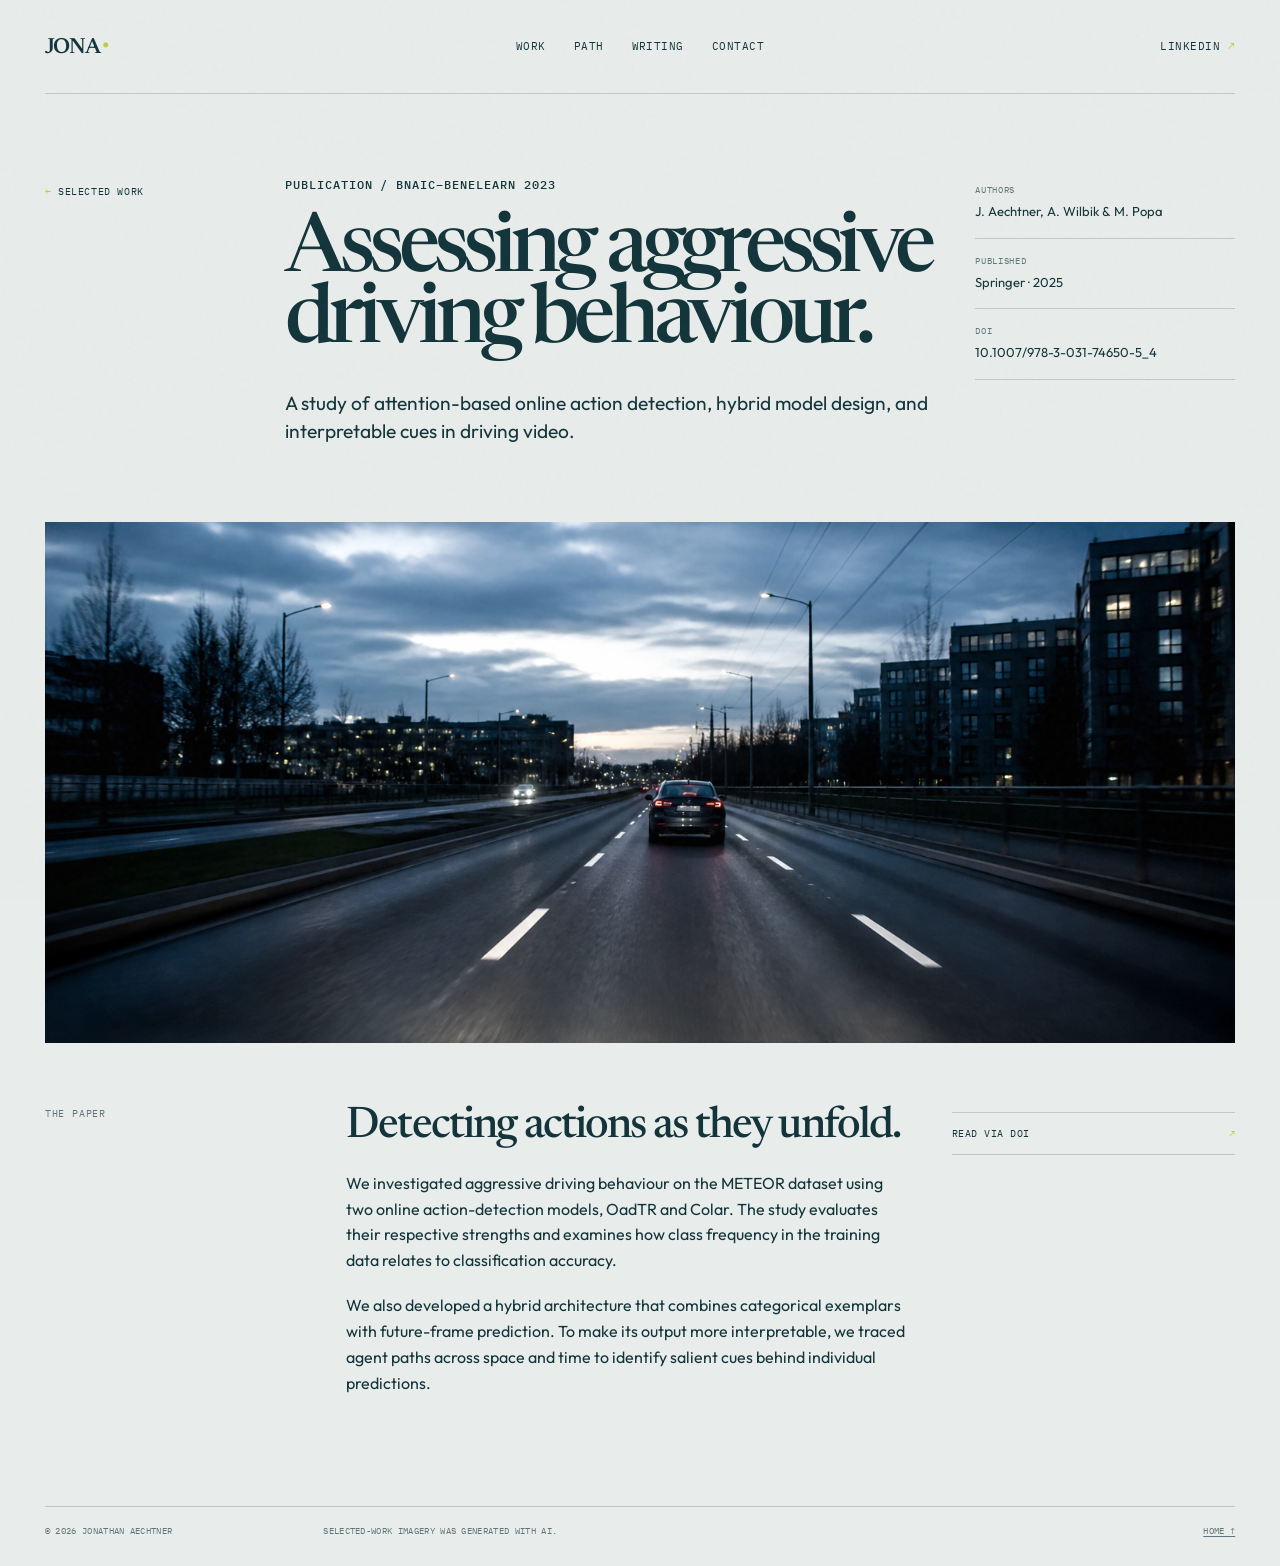
==== work/aggressive-driving.html @ 4ce0f3fb "Launch personal portfolio" ====
<!doctype html>
<html lang="en">
  <head>
    <meta charset="UTF-8" />
    <meta name="viewport" content="width=device-width, initial-scale=1" />
    <meta name="description" content="Research by Jonathan Aechtner, Anna Wilbik, and Mirela Popa on attention-based models for detecting aggressive driving behaviour." />
    <meta name="theme-color" content="#e8ecea" />
    <meta property="og:type" content="article" />
    <meta property="og:title" content="Assessing aggressive driving behaviour — Jonathan Aechtner" />
    <meta property="og:description" content="Attention-based online action detection and interpretable spatial-temporal cues for driving video." />
    <title>Assessing aggressive driving behaviour — Jonathan Aechtner</title>
    <script>document.documentElement.classList.add("js");</script>
    <link rel="preconnect" href="https://fonts.googleapis.com" />
    <link rel="preconnect" href="https://fonts.gstatic.com" crossorigin />
    <link href="https://fonts.googleapis.com/css2?family=IBM+Plex+Mono:wght@400;500&family=Newsreader:opsz,wght@6..72,400;6..72,500;6..72,600&family=Outfit:wght@400;500;600&display=swap" rel="stylesheet" />
    <link rel="stylesheet" href="../styles.css" />
  </head>
  <body class="project-page">
    <div class="grain" aria-hidden="true"></div>
    <header class="site-header wrap">
      <a class="wordmark" href="../index.html" aria-label="Jonathan Aechtner — home">JONA<span>•</span></a>
      <nav aria-label="Primary navigation">
        <a href="../index.html#work">Work</a>
        <a href="../index.html#path">Path</a>
        <a href="../index.html#writing">Writing</a>
        <a href="../index.html#contact">Contact</a>
      </nav>
      <a class="header-link" href="https://www.linkedin.com/in/jonathan-aechtner-60bab921b" target="_blank" rel="noreferrer">LinkedIn <span aria-hidden="true">↗</span></a>
    </header>

    <main>
      <article class="project-detail wrap">
        <header class="project-intro reveal">
          <a class="project-back" href="../index.html#work"><span aria-hidden="true">←</span> Selected work</a>
          <div class="project-heading">
            <p class="eyebrow">Publication / BNAIC–BeNeLearn 2023</p>
            <h1>Assessing aggressive driving behaviour.</h1>
            <p class="project-lead">A study of attention-based online action detection, hybrid model design, and interpretable cues in driving video.</p>
          </div>
          <dl class="project-facts">
            <div><dt>Authors</dt><dd>J. Aechtner, A. Wilbik &amp; M. Popa</dd></div>
            <div><dt>Published</dt><dd>Springer · 2025</dd></div>
            <div><dt>DOI</dt><dd>10.1007/978-3-031-74650-5_4</dd></div>
          </dl>
        </header>

        <figure class="project-hero reveal">
          <img src="../assets/img/aggressive-driving.png" alt="A car driving on a European road at blue hour" />
        </figure>

        <section class="project-copy reveal">
          <p class="project-copy-label">The paper</p>
          <div class="project-copy-main">
            <h2>Detecting actions as they unfold.</h2>
            <p>We investigated aggressive driving behaviour on the METEOR dataset using two online action-detection models, OadTR and Colar. The study evaluates their respective strengths and examines how class frequency in the training data relates to classification accuracy.</p>
            <p>We also developed a hybrid architecture that combines categorical exemplars with future-frame prediction. To make its output more interpretable, we traced agent paths across space and time to identify salient cues behind individual predictions.</p>
          </div>
          <nav class="project-links" aria-label="Publication links">
            <a href="https://doi.org/10.1007/978-3-031-74650-5_4" target="_blank" rel="noreferrer">Read via DOI <span aria-hidden="true">↗</span></a>
          </nav>
        </section>
      </article>
    </main>

    <footer class="site-footer project-footer wrap">
      <p>© <span id="year"></span> Jonathan Aechtner</p>
      <p class="visual-provenance">Selected-work imagery was generated with AI.</p>
      <a href="../index.html">Home ↑</a>
    </footer>
    <script src="../script.js"></script>
  </body>
</html>
---- styles.css ----
:root {
  --ink: #12343a;
  --paper: #e8ecea;
  --paper-deep: #d5dfdc;
  --muted: #61767a;
  --line: rgba(18, 52, 58, 0.19);
  --accent: #b8cf39;
  --accent-pale: #dce9a0;
  --serif: "Newsreader", Georgia, serif;
  --sans: "Outfit", sans-serif;
  --mono: "IBM Plex Mono", monospace;
  --ease: cubic-bezier(0.22, 1, 0.36, 1);
}

* { box-sizing: border-box; }
html { scroll-behavior: smooth; }
body {
  margin: 0;
  background: var(--paper);
  color: var(--ink);
  font-family: var(--sans);
  font-weight: 400;
  line-height: 1.4;
  overflow-x: hidden;
}
a { color: inherit; text-decoration-thickness: 1px; text-underline-offset: 0.17em; }
a:hover { color: var(--accent); }
::selection { background: var(--accent); color: white; }
.grain { pointer-events: none; position: fixed; inset: 0; z-index: 10; opacity: .055; background-image: url("data:image/svg+xml,%3Csvg viewBox='0 0 180 180' xmlns='http://www.w3.org/2000/svg'%3E%3Cfilter id='n'%3E%3CfeTurbulence type='fractalNoise' baseFrequency='.95' numOctaves='4' stitchTiles='stitch'/%3E%3C/filter%3E%3Crect width='100%25' height='100%25' filter='url(%23n)' opacity='.45'/%3E%3C/svg%3E"); }
.wrap { width: min(1880px, calc(100% - 7vw)); margin: 0 auto; }
.site-header { height: 94px; display: grid; grid-template-columns: 1fr auto 1fr; align-items: center; border-bottom: 1px solid var(--line); }
.wordmark { font: 600 22px/1 var(--serif); text-decoration: none; letter-spacing: -.06em; width: max-content; }
.wordmark span { color: var(--accent); font-family: var(--sans); margin-left: 2px; }
.site-header nav { display: flex; gap: 28px; }
.site-header nav a, .header-link { font: 11px/1 var(--mono); letter-spacing: .045em; text-decoration: none; text-transform: uppercase; }
.header-link { justify-self: end; }
.header-link span { color: var(--accent); }
.site-header a:focus-visible, main a:focus-visible, .site-footer a:focus-visible { outline: 2px solid var(--accent); outline-offset: 5px; }
.eyebrow { margin: 0; color: var(--muted); font: 10px/1.4 var(--mono); letter-spacing: .08em; text-transform: uppercase; }

.hero { display: grid; grid-template-columns: .76fr minmax(560px, 1.95fr) minmax(330px, 1.1fr); gap: clamp(26px, 3vw, 62px); padding-top: 76px; padding-bottom: 80px; position: relative; }
.hero-meta { padding-top: 12px; display: flex; flex-direction: column; justify-content: space-between; min-height: 486px; }
.hero-meta > p:last-child { margin: 0; color: var(--muted); font: 11px/1.65 var(--mono); }
.hero-copy { padding-top: 4px; position: relative; z-index: 1; }
.identity { margin: 0 0 17px; color: var(--ink); font: 500 clamp(1.55rem, 2.25vw, 2.35rem)/1 var(--serif); letter-spacing: -.035em; }
h1, h2, h3, p { margin-top: 0; }
h1 { max-width: 745px; margin-bottom: 28px; font: 500 clamp(4rem, 7.2vw, 7.25rem)/.87 var(--serif); letter-spacing: -.07em; }
h1 em, .contact h2 em { color: var(--accent); font-weight: 400; }
.hero-deck { width: min(468px, 90%); margin: 0 0 30px; font-size: 17px; line-height: 1.52; }
.hero-actions { display: flex; align-items: center; gap: 23px; }
.button { padding: 13px 16px 12px; display: inline-flex; gap: 30px; font: 10px/1 var(--mono); letter-spacing: .05em; text-decoration: none; text-transform: uppercase; }
.button-dark { background: var(--ink); color: var(--paper); }
.button-dark:hover { color: white; background: var(--accent); }
.text-link { font: 11px/1 var(--mono); text-transform: uppercase; text-decoration: none; }
.text-link span { color: var(--accent); }
.portrait { width: min(100%, 520px); margin: 0; align-self: center; justify-self: end; position: relative; }
.portrait-frame { aspect-ratio: 1 / 1; overflow: hidden; background: var(--paper-deep); position: relative; }
.portrait-frame::before { content: ""; position: absolute; inset: 10px; border: 1px solid rgba(255,255,255,.4); z-index: 1; pointer-events: none; }
.portrait img { width: 100%; height: 100%; display: block; object-fit: cover; object-position: center; filter: contrast(1.08) grayscale(1); transition: transform .8s var(--ease); }
.portrait:hover img { transform: scale(1.035); }
.portrait figcaption { padding-top: 8px; display: flex; justify-content: space-between; color: var(--muted); font: 9px/1 var(--mono); letter-spacing: .05em; }
.section-rule, .contact { border-top: 0; position: relative; }
.section-rule::before, .contact::before {
  content: "";
  position: absolute;
  top: 0;
  right: 0;
  left: 0;
  height: 3px;
  background: linear-gradient(to right, var(--accent) 0 64px, var(--ink) 64px 100%);
}
.section-rule::after, .contact::after {
  content: "";
  position: absolute;
  top: 12px;
  right: 0;
  left: 0;
  border-top: 1px solid var(--line);
}
.statement { padding-top: 34px; padding-bottom: 94px; }
.statement-intro { display: grid; grid-template-columns: 1fr minmax(300px, 460px); gap: 30px; padding-bottom: 35px; }
.statement-intro > p:last-child { margin: 0; color: var(--muted); font-size: 13px; line-height: 1.55; }
.statement-columns { display: grid; grid-template-columns: 1fr 1fr; gap: 0; border-top: 1px solid var(--ink); }
.statement-columns article { padding: 25px 7% 32px 0; }.statement-columns article + article { padding-left: 7%; padding-right: 0; border-left: 1px solid var(--line); }
.statement-copy { max-width: 740px; margin: 17px 0 0; font: 500 clamp(2.2rem, 3.1vw, 3.75rem)/.98 var(--serif); letter-spacing: -.045em; }
.statement-copy a { color: var(--accent); text-decoration: none; }

.work, .path, .credentials, .writing { padding-top: 34px; padding-bottom: 72px; display: block; }
.path { padding-bottom: 24px; }
.credentials { padding-bottom: 24px; }
.section-label { display: grid; grid-template-columns: 1fr minmax(280px, 460px); gap: 30px; margin-bottom: 33px; }.section-label > p:nth-child(2) { max-width: 240px; margin: 0; color: var(--muted); font-size: 13px; line-height: 1.45; }.section-label .section-annotation { grid-column: 2; margin: -23px 0 0; color: var(--accent); font: 9px/1.4 var(--mono); letter-spacing: .035em; }
.hero-meta > .eyebrow, .statement-intro > .eyebrow, .section-label > .eyebrow, .contact > .eyebrow { color: var(--ink); font-size: 14px; font-weight: 500; letter-spacing: .1em; }
.project-grid { display: grid; grid-template-columns: repeat(3, minmax(0, 1fr)); gap: clamp(18px, 2.2vw, 42px); padding-top: 24px; border-top: 1px solid var(--ink); }
.work-card { display: flex; min-width: 0; flex-direction: column; padding-bottom: 8px; }
.work-card-media { aspect-ratio: 3 / 2; margin: 0 0 17px; overflow: hidden; position: relative; background: var(--paper-deep); }
.work-card-media > a { display: block; width: 100%; height: 100%; }
.work-card-media img { width: 100%; height: 100%; display: block; object-fit: cover; filter: saturate(.68) contrast(1.05); transition: transform .8s var(--ease); }
.work-card:hover .work-card-media img { transform: scale(1.025); }
.work-card-meta { display: flex; justify-content: space-between; gap: 15px; margin-bottom: 15px; color: var(--muted); font: 10px/1 var(--mono); letter-spacing: .06em; }
.work-card-meta span:first-child { color: var(--accent); }
.work-card h2 { margin: 0 0 15px; max-width: 610px; font: 500 clamp(2.25rem, 3vw, 3.85rem)/.91 var(--serif); letter-spacing: -.06em; }
.work-card h2 a { text-decoration: none; }
.work-card > p { max-width: 520px; margin: 0 0 18px; font-size: 15px; line-height: 1.55; }
.work-card > a, .publication a { margin-top: auto; font: 10px/1 var(--mono); letter-spacing: .04em; text-decoration: none; text-transform: uppercase; }
.work-card > a span { color: var(--accent); }
.tracking-overlay { display: none; }
.tracked-person { fill: none; stroke-width: 5; filter: drop-shadow(0 1px 2px rgba(2,19,22,.58)); }
.tracked-person .tracker-line { stroke: currentColor; stroke-linecap: round; stroke-linejoin: round; }
.tracked-person .tracker-joints { fill: currentColor; stroke: var(--ink); stroke-width: 3; }
.tracked-person .tracker-joints circle { r: 8px; }
.tracked-person .person-marker { fill: currentColor; stroke: var(--ink); stroke-width: 3; }
.tracked-person .marker-stem { stroke: currentColor; stroke-linecap: round; }
.tracked-person text { fill: currentColor; stroke: none; paint-order: stroke; stroke-width: 3; }
.tracked-person text + text { font-size: 16px; font-weight: 400; }
.person-a { color: #c9df50; }.person-b { color: #58c8c3; }.person-c { color: #f1a46f; }

.timeline { list-style: none; margin: 0; padding: 0; border-top: 1px solid var(--ink); }
.timeline li { display: grid; grid-template-columns: 200px minmax(360px, 1.6fr) minmax(320px, 1.35fr); gap: 22px; padding: 22px 0 27px; border-bottom: 1px solid var(--line); }
.timeline-date { margin: 0; color: var(--accent); font: 500 clamp(1rem, 1.25vw, 1.3rem)/1 var(--serif); letter-spacing: -.03em; }
.timeline h3 { margin: 0 0 5px; font: 500 24px/1 var(--serif); letter-spacing: -.025em; }
.timeline div p, .timeline-detail { margin: 0; color: var(--muted); font-size: 12px; line-height: 1.5; }
.credential-list { border-top: 1px solid var(--ink); }
.credential-row { display: grid; grid-template-columns: 200px minmax(360px, 1.6fr) minmax(320px, 1.35fr); gap: 22px; align-items: baseline; padding: 22px 0 25px; border-bottom: 1px solid var(--line); }
.credential-key { margin: 2px 0 0; color: var(--muted); font: 10px/1 var(--mono); letter-spacing: .06em; }
.credential-title { margin: 0; font: 500 24px/1.05 var(--serif); letter-spacing: -.025em; }
.credential-degree { color: var(--accent); font-weight: 500; }
.credential-meta { margin: 0; color: var(--muted); font-size: 12px; line-height: 1.5; }
.credential-degree { margin-top: 0; font: 500 clamp(1rem, 1.25vw, 1.3rem)/1 var(--serif); letter-spacing: -.03em; }

.publication-list { border-top: 1px solid var(--ink); }
.publication { display: grid; grid-template-columns: 200px minmax(360px, 1.6fr) minmax(320px, 1.35fr); gap: 22px; padding: 22px 0 25px; border-bottom: 1px solid var(--line); }
.pub-index { margin: 0; color: var(--accent); font: 500 clamp(1rem, 1.25vw, 1.3rem)/1 var(--serif); letter-spacing: -.03em; }
.publication h3 { margin: 0 0 8px; max-width: 760px; font: 500 25px/1.05 var(--serif); letter-spacing: -.035em; }
.publication div p { margin: 0; color: var(--muted); font-size: 12px; }
.publication > a { align-self: center; justify-self: end; padding: 10px 0 10px 11px; color: var(--ink); }
.publication .doi-link { display: inline-flex; align-items: center; gap: 7px; font: 500 10px/1 var(--mono); letter-spacing: .06em; }
.publication .doi-link span { color: var(--accent); font-size: 15px; }

.contact { padding: 34px 0 58px; }
.contact h2 { max-width: 900px; margin: 50px 0 37px; font: 500 clamp(3.4rem, 7.5vw, 7.5rem)/.86 var(--serif); letter-spacing: -.07em; }
.contact-links { display: flex; gap: 10px; }
.contact-links a { flex: 1; min-height: 116px; display: flex; align-items: end; justify-content: space-between; padding: 15px; background: var(--paper-deep); font: 500 clamp(1.15rem, 2vw, 1.75rem)/1 var(--serif); letter-spacing: -.025em; text-decoration: none; transition: background-color .25s var(--ease), color .25s var(--ease); }
.contact-links a span { color: var(--accent); font-family: var(--sans); }
.contact-links a:hover { background: var(--ink); color: var(--paper); }
.site-footer { display: grid; grid-template-columns: minmax(150px, .55fr) minmax(360px, 1.85fr) auto; gap: 24px; padding: 18px 0 28px; border-top: 1px solid var(--line); color: var(--muted); font: 9px/1.4 var(--mono); letter-spacing: .035em; text-transform: uppercase; }
.site-footer p { margin: 0; }.site-footer a { color: inherit; }

.js .reveal { opacity: 0; transform: translateY(14px); transition: opacity .7s var(--ease), transform .7s var(--ease); }
.js .reveal.visible { opacity: 1; transform: none; }
@media (prefers-reduced-motion: reduce) { html { scroll-behavior: auto; }.js .reveal { opacity: 1; transform: none; transition: none; }.portrait img { transition: none; } }

/* Selected-work pages */
.project-page .site-header { margin-bottom: 0; }
.project-detail { padding-top: clamp(48px, 6.5vw, 112px); padding-bottom: 90px; }
.project-intro { display: grid; grid-template-columns: minmax(150px, .65fr) minmax(520px, 2.1fr) minmax(260px, .8fr); gap: clamp(24px, 3vw, 58px); align-items: start; }
.project-back { margin: 8px 0 0; font: 10px/1.4 var(--mono); letter-spacing: .06em; text-decoration: none; text-transform: uppercase; }
.project-back span { color: var(--accent); }
.project-heading .eyebrow { color: var(--ink); font-size: 12px; font-weight: 500; }
.project-heading h1 { max-width: 1050px; margin: 23px 0 29px; font-size: clamp(3.8rem, 6.4vw, 7rem); }
.project-lead { max-width: 720px; margin: 0; font-size: clamp(1.15rem, 1.5vw, 1.45rem); line-height: 1.48; }
.project-facts { margin: 0; padding: 8px 0 0; }
.project-facts div { padding: 0 0 17px; margin-bottom: 17px; border-bottom: 1px solid var(--line); }
.project-facts dt { margin-bottom: 6px; color: var(--muted); font: 9px/1.2 var(--mono); letter-spacing: .08em; text-transform: uppercase; }
.project-facts dd { margin: 0; font-size: 13px; line-height: 1.45; }
.project-hero { aspect-ratio: 16 / 7; margin: clamp(48px, 6vw, 92px) 0 0; overflow: hidden; background: var(--paper-deep); }
.project-hero img { width: 100%; height: 100%; display: block; object-fit: cover; filter: saturate(.68) contrast(1.05); }
.project-copy { display: grid; grid-template-columns: minmax(150px, .65fr) minmax(520px, 1.4fr) minmax(280px, .7fr); gap: clamp(24px, 3vw, 58px); padding-top: clamp(45px, 5vw, 78px); }
.project-copy-label { color: var(--muted); font: 10px/1.4 var(--mono); letter-spacing: .08em; text-transform: uppercase; }
.project-copy-main h2 { margin: 0 0 22px; font: 500 clamp(2.3rem, 3.4vw, 4rem)/.96 var(--serif); letter-spacing: -.045em; }
.project-copy-main p { max-width: 760px; margin-bottom: 19px; font-size: 16px; line-height: 1.62; }
.project-links { padding-top: 5px; display: flex; flex-direction: column; align-items: stretch; }
.project-links a { display: flex; justify-content: space-between; gap: 18px; padding: 14px 0; border-bottom: 1px solid var(--line); font: 10px/1.3 var(--mono); letter-spacing: .05em; text-decoration: none; text-transform: uppercase; }
.project-links a:first-child { border-top: 1px solid var(--line); }
.project-links span { color: var(--accent); }
.project-footer { margin-top: 0; }
@media (max-width: 840px) {
  .wrap { width: min(100% - 40px, 1060px); }.site-header { height: 74px; }.site-header nav { gap: 16px; }.header-link { display: none; }
  .hero { grid-template-columns: 1fr 1fr; gap: 28px 18px; padding-top: 52px; }.hero-meta { display: none; }.hero-copy { grid-column: 1 / -1; }.portrait { grid-column: 2; width: min(100%, 390px); }.portrait-frame { aspect-ratio: 1 / 1; }
  .statement { padding-bottom: 72px; }.statement-intro { grid-template-columns: 1fr 1fr; }.project-grid { grid-template-columns: repeat(2, minmax(0, 1fr)); }.work-card:last-child { grid-column: 1 / -1; max-width: calc(50% - 9px); }.credentials { grid-template-columns: 1fr; gap: 36px; }.credential-block:first-child { padding: 0 0 35px; border-right: 0; border-bottom: 1px solid var(--line); }.credential-block:last-child { padding-left: 0; }
  .project-intro, .project-copy { grid-template-columns: 130px minmax(0, 1fr); }.project-facts, .project-links { grid-column: 2; }.project-hero { aspect-ratio: 4 / 3; }
}
@media (max-width: 560px) {
  .wrap { width: min(100% - 32px, 480px); }.site-header { grid-template-columns: 1fr auto; }.site-header nav { display: none; }
  h1 { font-size: clamp(3.3rem, 16vw, 5rem); }.hero { grid-template-columns: minmax(0, 1fr); padding-top: 42px; }.hero-copy, .portrait { grid-column: 1; }.portrait { width: 100%; justify-self: stretch; }.portrait-frame { aspect-ratio: 1 / 1; }.signal-plot { grid-column: 1; }
  .statement-intro, .statement-columns, .section-label { grid-template-columns: 1fr; gap: 20px; }.statement-columns article { padding-right: 0; }.statement-columns article + article { padding: 25px 0 0; border-left: 0; border-top: 1px solid var(--line); }.section-label .section-annotation { grid-column: 1; margin: -10px 0 0; }.statement-copy { font-size: 2rem; }.work, .path, .writing { padding-bottom: 72px; }.project-grid { grid-template-columns: 1fr; gap: 38px; }.work-card:last-child { grid-column: auto; max-width: none; }.work-card h2 { font-size: 2.7rem; }.timeline li { grid-template-columns: 1fr; gap: 7px; }.timeline h3 { font-size: 22px; }.timeline-detail { padding-top: 3px; }.publication { grid-template-columns: 34px 1fr auto; gap: 8px; }.publication h3 { font-size: 21px; }.contact { padding-bottom: 40px; }.contact h2 { margin: 37px 0 28px; font-size: clamp(3.2rem, 15vw, 4.8rem); }.contact-links { flex-direction: column; }.contact-links a { min-height: 78px; }.site-footer { grid-template-columns: 1fr auto; gap: 12px; }.site-footer p:nth-child(2) { display: none; }
  .project-detail { padding-top: 38px; padding-bottom: 64px; }.project-intro, .project-copy { grid-template-columns: 1fr; }.project-back { margin-bottom: 11px; }.project-heading h1 { margin-top: 17px; font-size: clamp(3.3rem, 15vw, 5rem); }.project-facts, .project-links { grid-column: 1; }.project-facts { display: grid; grid-template-columns: 1fr; gap: 0; padding-top: 20px; }.project-facts div { padding-bottom: 11px; margin-bottom: 11px; }.project-hero { aspect-ratio: 1 / 1; margin-top: 35px; }.project-copy { padding-top: 39px; gap: 18px; }.project-copy-main h2 { font-size: 2.5rem; }.project-copy-main p { font-size: 15px; }.project-links { margin-top: 8px; }
}

@media (max-width: 840px) {
  .credentials { display: block; }
  .timeline li,
  .credential-row { grid-template-columns: 130px minmax(0, 1fr) minmax(180px, .75fr); gap: 16px; }
  .publication { grid-template-columns: 130px minmax(0, 1fr) auto; gap: 16px; }
}

@media (max-width: 560px) {
  .timeline li { grid-template-columns: 1fr; gap: 7px; }
  .credentials { display: block; }.credential-row { grid-template-columns: 1fr; gap: 8px; }.credential-meta { padding-bottom: 1px; }
  .publication { grid-template-columns: 34px minmax(0, 1fr) auto; gap: 8px; }.publication > a { grid-column: 3; }
  .site-footer .visual-provenance { display: block; grid-column: 1 / -1; order: 3; }
}
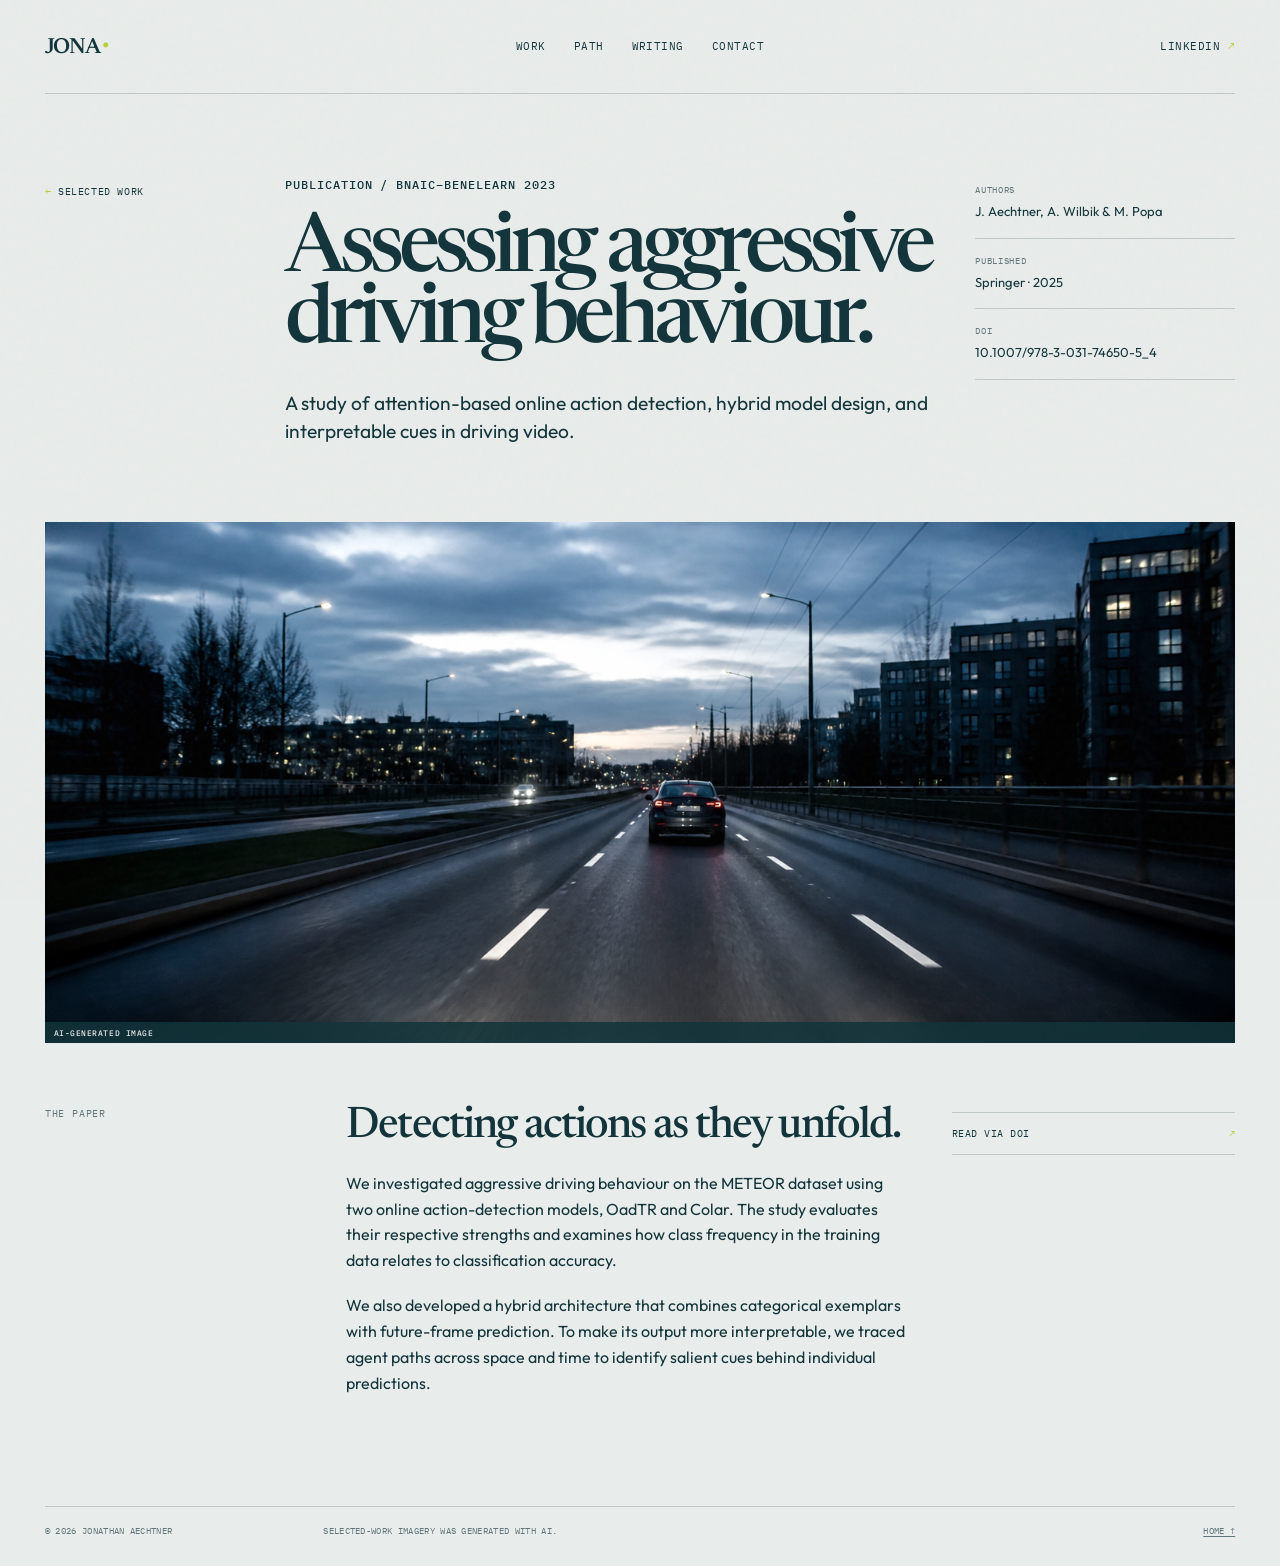
==== commit ad6801dc: "Align content grids and label AI imagery" ====
--- a/work/aggressive-driving.html
+++ b/work/aggressive-driving.html
@@ -46,6 +46,7 @@
 
         <figure class="project-hero reveal">
           <img src="../assets/img/aggressive-driving.png" alt="A car driving on a European road at blue hour" />
+          <figcaption class="image-disclosure">AI-generated image</figcaption>
         </figure>
 
         <section class="project-copy reveal">
--- a/styles.css
+++ b/styles.css
@@ -59,6 +59,7 @@
 .portrait img { width: 100%; height: 100%; display: block; object-fit: cover; object-position: center; filter: contrast(1.08) grayscale(1); transition: transform .8s var(--ease); }
 .portrait:hover img { transform: scale(1.035); }
 .portrait figcaption { padding-top: 8px; display: flex; justify-content: space-between; color: var(--muted); font: 9px/1 var(--mono); letter-spacing: .05em; }
+.image-disclosure { position: absolute; right: 0; bottom: 0; left: 0; z-index: 2; padding: 7px 9px 6px; background: rgba(18, 52, 58, .86); color: var(--paper); font: 500 8px/1 var(--mono); letter-spacing: .065em; text-transform: uppercase; }
 .section-rule, .contact { border-top: 0; position: relative; }
 .section-rule::before, .contact::before {
   content: "";
@@ -88,7 +89,7 @@
 .work, .path, .credentials, .writing { padding-top: 34px; padding-bottom: 72px; display: block; }
 .path { padding-bottom: 24px; }
 .credentials { padding-bottom: 24px; }
-.section-label { display: grid; grid-template-columns: 1fr minmax(280px, 460px); gap: 30px; margin-bottom: 33px; }.section-label > p:nth-child(2) { max-width: 240px; margin: 0; color: var(--muted); font-size: 13px; line-height: 1.45; }.section-label .section-annotation { grid-column: 2; margin: -23px 0 0; color: var(--accent); font: 9px/1.4 var(--mono); letter-spacing: .035em; }
+.section-label { display: grid; grid-template-columns: 200px minmax(360px, 1.6fr) minmax(320px, 1.35fr); gap: 22px; margin-bottom: 33px; }.section-label > p:nth-child(2) { grid-column: 3; max-width: 240px; margin: 0; color: var(--muted); font-size: 13px; line-height: 1.45; }.section-label .section-annotation { grid-column: 3; margin: -23px 0 0; color: var(--accent); font: 9px/1.4 var(--mono); letter-spacing: .035em; }
 .hero-meta > .eyebrow, .statement-intro > .eyebrow, .section-label > .eyebrow, .contact > .eyebrow { color: var(--ink); font-size: 14px; font-weight: 500; letter-spacing: .1em; }
 .project-grid { display: grid; grid-template-columns: repeat(3, minmax(0, 1fr)); gap: clamp(18px, 2.2vw, 42px); padding-top: 24px; border-top: 1px solid var(--ink); }
 .work-card { display: flex; min-width: 0; flex-direction: column; padding-bottom: 8px; }
@@ -162,7 +163,7 @@
 .project-facts div { padding: 0 0 17px; margin-bottom: 17px; border-bottom: 1px solid var(--line); }
 .project-facts dt { margin-bottom: 6px; color: var(--muted); font: 9px/1.2 var(--mono); letter-spacing: .08em; text-transform: uppercase; }
 .project-facts dd { margin: 0; font-size: 13px; line-height: 1.45; }
-.project-hero { aspect-ratio: 16 / 7; margin: clamp(48px, 6vw, 92px) 0 0; overflow: hidden; background: var(--paper-deep); }
+.project-hero { aspect-ratio: 16 / 7; margin: clamp(48px, 6vw, 92px) 0 0; overflow: hidden; position: relative; background: var(--paper-deep); }
 .project-hero img { width: 100%; height: 100%; display: block; object-fit: cover; filter: saturate(.68) contrast(1.05); }
 .project-copy { display: grid; grid-template-columns: minmax(150px, .65fr) minmax(520px, 1.4fr) minmax(280px, .7fr); gap: clamp(24px, 3vw, 58px); padding-top: clamp(45px, 5vw, 78px); }
 .project-copy-label { color: var(--muted); font: 10px/1.4 var(--mono); letter-spacing: .08em; text-transform: uppercase; }
@@ -176,13 +177,13 @@
 @media (max-width: 840px) {
   .wrap { width: min(100% - 40px, 1060px); }.site-header { height: 74px; }.site-header nav { gap: 16px; }.header-link { display: none; }
   .hero { grid-template-columns: 1fr 1fr; gap: 28px 18px; padding-top: 52px; }.hero-meta { display: none; }.hero-copy { grid-column: 1 / -1; }.portrait { grid-column: 2; width: min(100%, 390px); }.portrait-frame { aspect-ratio: 1 / 1; }
-  .statement { padding-bottom: 72px; }.statement-intro { grid-template-columns: 1fr 1fr; }.project-grid { grid-template-columns: repeat(2, minmax(0, 1fr)); }.work-card:last-child { grid-column: 1 / -1; max-width: calc(50% - 9px); }.credentials { grid-template-columns: 1fr; gap: 36px; }.credential-block:first-child { padding: 0 0 35px; border-right: 0; border-bottom: 1px solid var(--line); }.credential-block:last-child { padding-left: 0; }
+  .statement { padding-bottom: 72px; }.statement-intro { grid-template-columns: 1fr 1fr; }.section-label { grid-template-columns: 130px minmax(0, 1fr) minmax(180px, .75fr); gap: 16px; }.project-grid { grid-template-columns: repeat(2, minmax(0, 1fr)); }.work-card:last-child { grid-column: 1 / -1; max-width: calc(50% - 9px); }.credentials { grid-template-columns: 1fr; gap: 36px; }.credential-block:first-child { padding: 0 0 35px; border-right: 0; border-bottom: 1px solid var(--line); }.credential-block:last-child { padding-left: 0; }
   .project-intro, .project-copy { grid-template-columns: 130px minmax(0, 1fr); }.project-facts, .project-links { grid-column: 2; }.project-hero { aspect-ratio: 4 / 3; }
 }
 @media (max-width: 560px) {
   .wrap { width: min(100% - 32px, 480px); }.site-header { grid-template-columns: 1fr auto; }.site-header nav { display: none; }
   h1 { font-size: clamp(3.3rem, 16vw, 5rem); }.hero { grid-template-columns: minmax(0, 1fr); padding-top: 42px; }.hero-copy, .portrait { grid-column: 1; }.portrait { width: 100%; justify-self: stretch; }.portrait-frame { aspect-ratio: 1 / 1; }.signal-plot { grid-column: 1; }
-  .statement-intro, .statement-columns, .section-label { grid-template-columns: 1fr; gap: 20px; }.statement-columns article { padding-right: 0; }.statement-columns article + article { padding: 25px 0 0; border-left: 0; border-top: 1px solid var(--line); }.section-label .section-annotation { grid-column: 1; margin: -10px 0 0; }.statement-copy { font-size: 2rem; }.work, .path, .writing { padding-bottom: 72px; }.project-grid { grid-template-columns: 1fr; gap: 38px; }.work-card:last-child { grid-column: auto; max-width: none; }.work-card h2 { font-size: 2.7rem; }.timeline li { grid-template-columns: 1fr; gap: 7px; }.timeline h3 { font-size: 22px; }.timeline-detail { padding-top: 3px; }.publication { grid-template-columns: 34px 1fr auto; gap: 8px; }.publication h3 { font-size: 21px; }.contact { padding-bottom: 40px; }.contact h2 { margin: 37px 0 28px; font-size: clamp(3.2rem, 15vw, 4.8rem); }.contact-links { flex-direction: column; }.contact-links a { min-height: 78px; }.site-footer { grid-template-columns: 1fr auto; gap: 12px; }.site-footer p:nth-child(2) { display: none; }
+  .statement-intro, .statement-columns, .section-label { grid-template-columns: 1fr; gap: 20px; }.statement-columns article { padding-right: 0; }.statement-columns article + article { padding: 25px 0 0; border-left: 0; border-top: 1px solid var(--line); }.section-label > p:nth-child(2), .section-label .section-annotation { grid-column: 1; }.section-label .section-annotation { margin: -10px 0 0; }.statement-copy { font-size: 2rem; }.work, .path, .writing { padding-bottom: 72px; }.project-grid { grid-template-columns: 1fr; gap: 38px; }.work-card:last-child { grid-column: auto; max-width: none; }.work-card h2 { font-size: 2.7rem; }.timeline li { grid-template-columns: 1fr; gap: 7px; }.timeline h3 { font-size: 22px; }.timeline-detail { padding-top: 3px; }.publication { grid-template-columns: 34px 1fr auto; gap: 8px; }.publication h3 { font-size: 21px; }.contact { padding-bottom: 40px; }.contact h2 { margin: 37px 0 28px; font-size: clamp(3.2rem, 15vw, 4.8rem); }.contact-links { flex-direction: column; }.contact-links a { min-height: 78px; }.site-footer { grid-template-columns: 1fr auto; gap: 12px; }.site-footer p:nth-child(2) { display: none; }
   .project-detail { padding-top: 38px; padding-bottom: 64px; }.project-intro, .project-copy { grid-template-columns: 1fr; }.project-back { margin-bottom: 11px; }.project-heading h1 { margin-top: 17px; font-size: clamp(3.3rem, 15vw, 5rem); }.project-facts, .project-links { grid-column: 1; }.project-facts { display: grid; grid-template-columns: 1fr; gap: 0; padding-top: 20px; }.project-facts div { padding-bottom: 11px; margin-bottom: 11px; }.project-hero { aspect-ratio: 1 / 1; margin-top: 35px; }.project-copy { padding-top: 39px; gap: 18px; }.project-copy-main h2 { font-size: 2.5rem; }.project-copy-main p { font-size: 15px; }.project-links { margin-top: 8px; }
 }
 
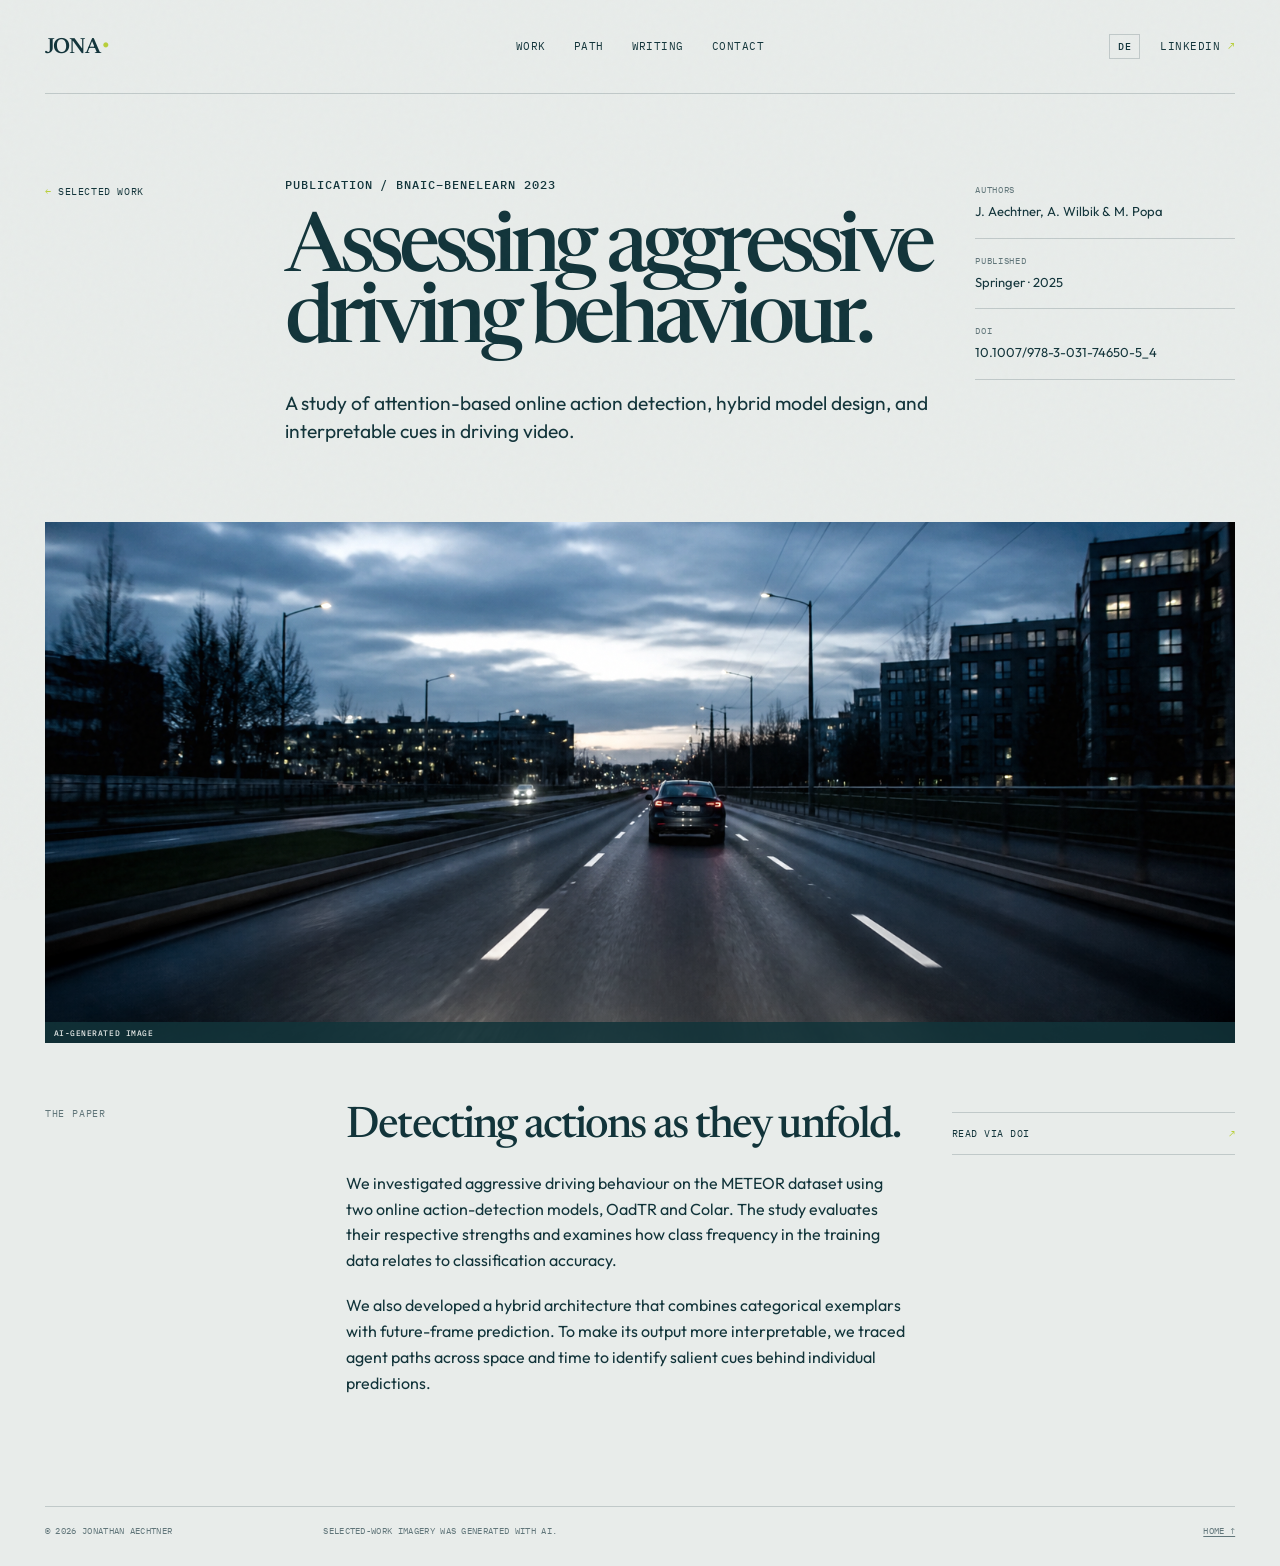
==== commit d53c8b86: "Add German portfolio and refine aortic research page" ====
--- a/work/aggressive-driving.html
+++ b/work/aggressive-driving.html
@@ -8,6 +8,7 @@
     <meta property="og:type" content="article" />
     <meta property="og:title" content="Assessing aggressive driving behaviour — Jonathan Aechtner" />
     <meta property="og:description" content="Attention-based online action detection and interpretable spatial-temporal cues for driving video." />
+    <link rel="alternate" hreflang="de" href="../de/work/aggressives-fahrverhalten.html" />
     <title>Assessing aggressive driving behaviour — Jonathan Aechtner</title>
     <script>document.documentElement.classList.add("js");</script>
     <link rel="preconnect" href="https://fonts.googleapis.com" />
@@ -25,7 +26,10 @@
         <a href="../index.html#writing">Writing</a>
         <a href="../index.html#contact">Contact</a>
       </nav>
-      <a class="header-link" href="https://www.linkedin.com/in/jonathan-aechtner-60bab921b" target="_blank" rel="noreferrer">LinkedIn <span aria-hidden="true">↗</span></a>
+      <div class="header-tools">
+        <a class="language-switch" href="../de/work/aggressives-fahrverhalten.html" lang="de" hreflang="de" aria-label="Deutsche Version">DE</a>
+        <a class="header-link" href="https://www.linkedin.com/in/jonathan-aechtner-60bab921b" target="_blank" rel="noreferrer">LinkedIn <span aria-hidden="true">↗</span></a>
+      </div>
     </header>
 
     <main>
--- a/styles.css
+++ b/styles.css
@@ -33,7 +33,9 @@
 .wordmark span { color: var(--accent); font-family: var(--sans); margin-left: 2px; }
 .site-header nav { display: flex; gap: 28px; }
 .site-header nav a, .header-link { font: 11px/1 var(--mono); letter-spacing: .045em; text-decoration: none; text-transform: uppercase; }
-.header-link { justify-self: end; }
+.header-tools { justify-self: end; display: flex; align-items: center; gap: 20px; }
+.language-switch { padding: 7px 8px 6px; border: 1px solid var(--line); font: 500 10px/1 var(--mono); letter-spacing: .07em; text-decoration: none; text-transform: uppercase; }
+.language-switch:hover { border-color: var(--accent); }
 .header-link span { color: var(--accent); }
 .site-header a:focus-visible, main a:focus-visible, .site-footer a:focus-visible { outline: 2px solid var(--accent); outline-offset: 5px; }
 .eyebrow { margin: 0; color: var(--muted); font: 10px/1.4 var(--mono); letter-spacing: .08em; text-transform: uppercase; }
@@ -182,6 +184,7 @@
 }
 @media (max-width: 560px) {
   .wrap { width: min(100% - 32px, 480px); }.site-header { grid-template-columns: 1fr auto; }.site-header nav { display: none; }
+  .header-tools { gap: 0; }
   h1 { font-size: clamp(3.3rem, 16vw, 5rem); }.hero { grid-template-columns: minmax(0, 1fr); padding-top: 42px; }.hero-copy, .portrait { grid-column: 1; }.portrait { width: 100%; justify-self: stretch; }.portrait-frame { aspect-ratio: 1 / 1; }.signal-plot { grid-column: 1; }
   .statement-intro, .statement-columns, .section-label { grid-template-columns: 1fr; gap: 20px; }.statement-columns article { padding-right: 0; }.statement-columns article + article { padding: 25px 0 0; border-left: 0; border-top: 1px solid var(--line); }.section-label > p:nth-child(2), .section-label .section-annotation { grid-column: 1; }.section-label .section-annotation { margin: -10px 0 0; }.statement-copy { font-size: 2rem; }.work, .path, .writing { padding-bottom: 72px; }.project-grid { grid-template-columns: 1fr; gap: 38px; }.work-card:last-child { grid-column: auto; max-width: none; }.work-card h2 { font-size: 2.7rem; }.timeline li { grid-template-columns: 1fr; gap: 7px; }.timeline h3 { font-size: 22px; }.timeline-detail { padding-top: 3px; }.publication { grid-template-columns: 34px 1fr auto; gap: 8px; }.publication h3 { font-size: 21px; }.contact { padding-bottom: 40px; }.contact h2 { margin: 37px 0 28px; font-size: clamp(3.2rem, 15vw, 4.8rem); }.contact-links { flex-direction: column; }.contact-links a { min-height: 78px; }.site-footer { grid-template-columns: 1fr auto; gap: 12px; }.site-footer p:nth-child(2) { display: none; }
   .project-detail { padding-top: 38px; padding-bottom: 64px; }.project-intro, .project-copy { grid-template-columns: 1fr; }.project-back { margin-bottom: 11px; }.project-heading h1 { margin-top: 17px; font-size: clamp(3.3rem, 15vw, 5rem); }.project-facts, .project-links { grid-column: 1; }.project-facts { display: grid; grid-template-columns: 1fr; gap: 0; padding-top: 20px; }.project-facts div { padding-bottom: 11px; margin-bottom: 11px; }.project-hero { aspect-ratio: 1 / 1; margin-top: 35px; }.project-copy { padding-top: 39px; gap: 18px; }.project-copy-main h2 { font-size: 2.5rem; }.project-copy-main p { font-size: 15px; }.project-links { margin-top: 8px; }
